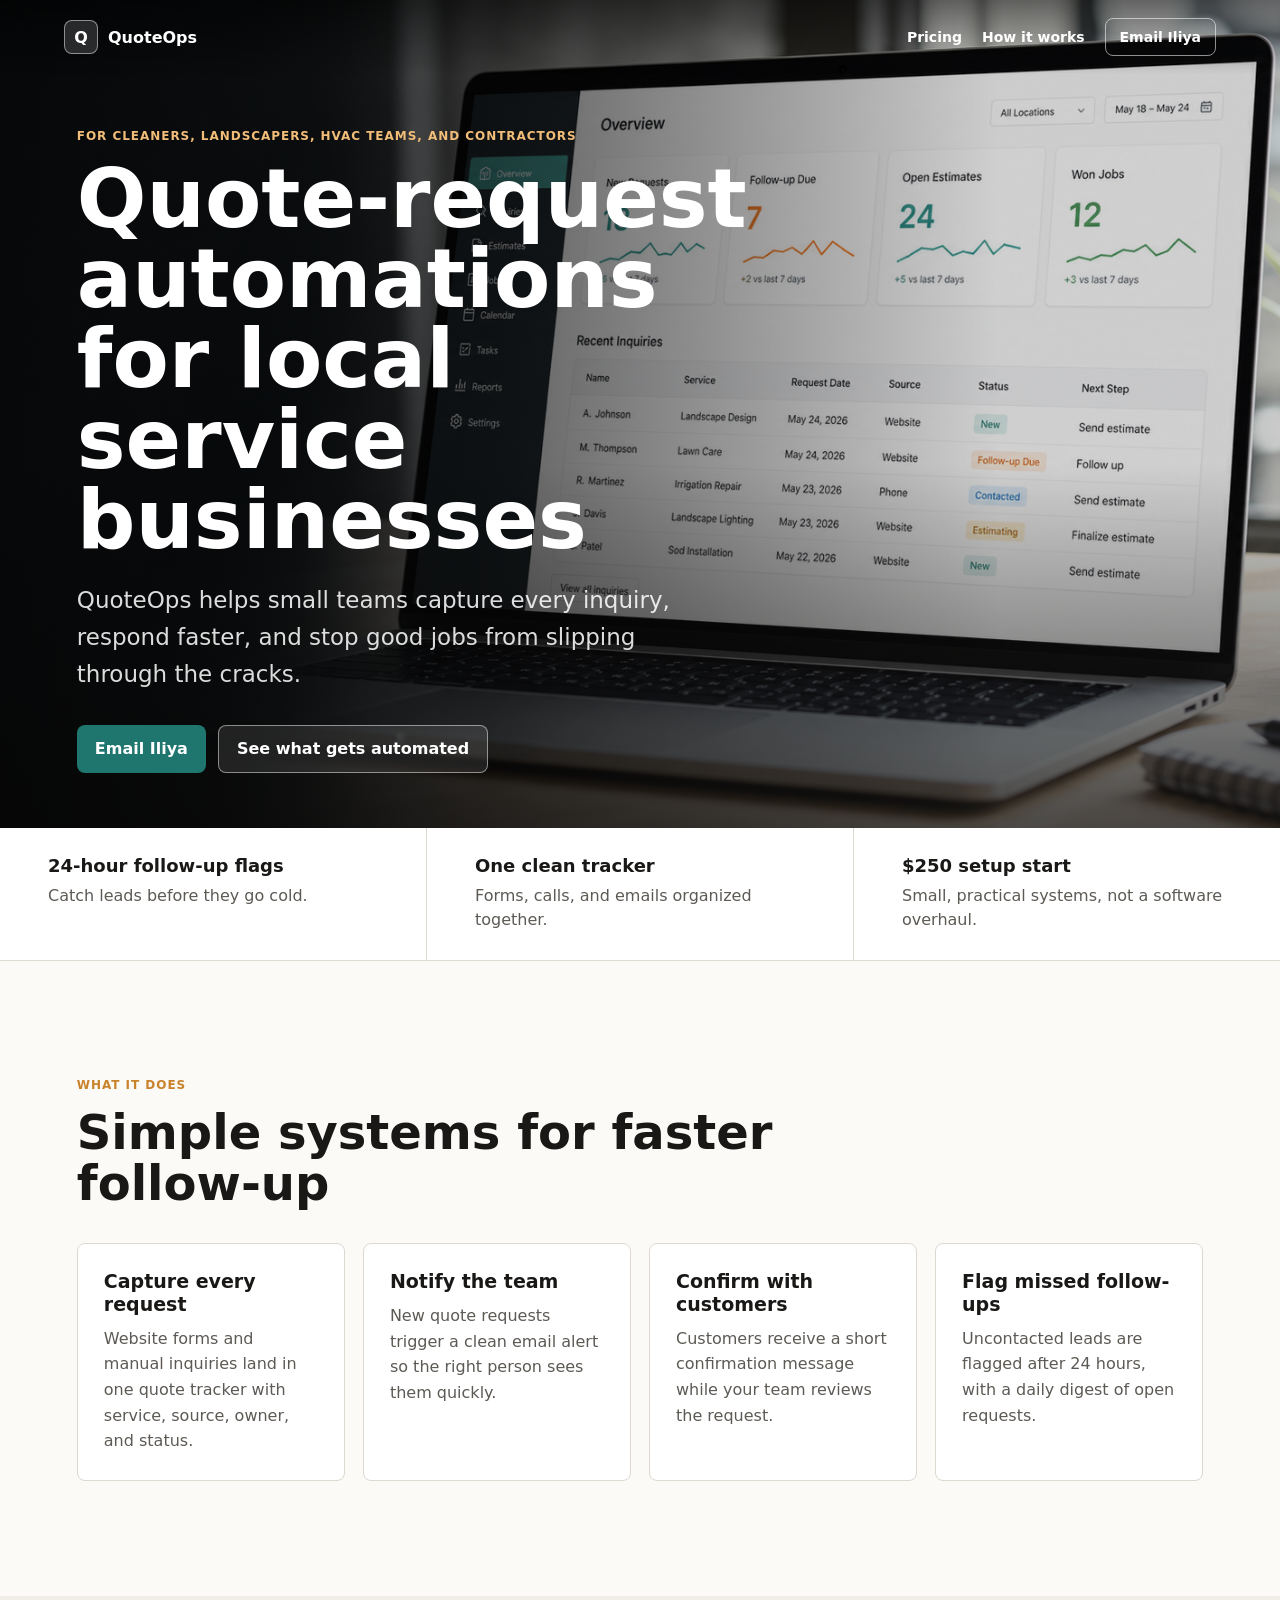
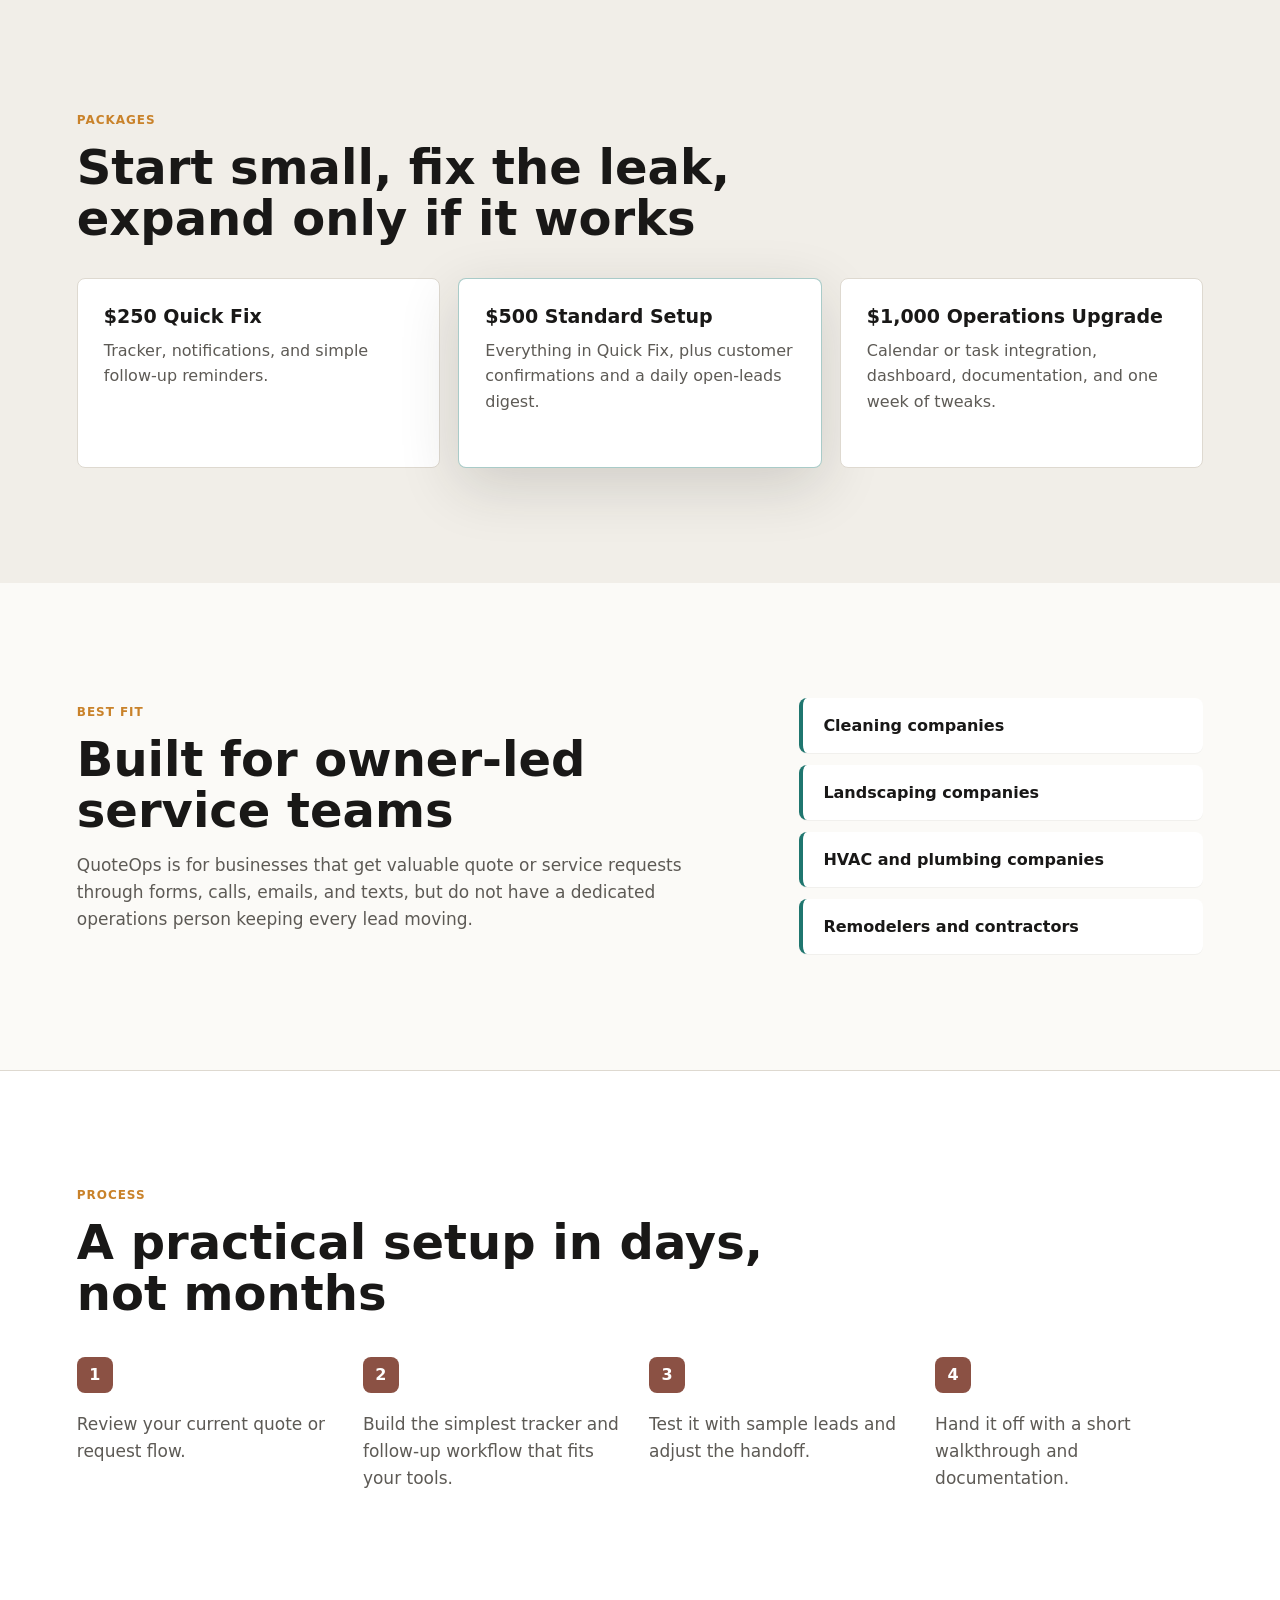
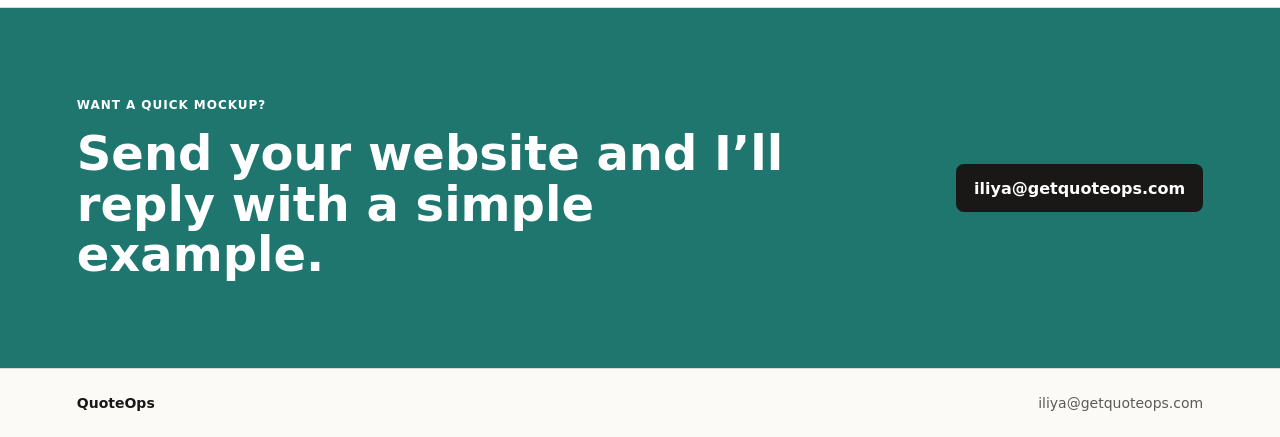
==== index.html @ 2fe34ef2 "Add files via upload" ====
<!doctype html>
<html lang="en">
  <head>
    <meta charset="utf-8">
    <meta name="viewport" content="width=device-width, initial-scale=1">
    <title>QuoteOps | Quote-request automations for local service businesses</title>
    <meta
      name="description"
      content="QuoteOps helps local service businesses capture quote requests, follow up faster, and stop good jobs from slipping through the cracks."
    >
    <meta property="og:title" content="QuoteOps">
    <meta
      property="og:description"
      content="Fast quote-request and follow-up automations for cleaners, landscapers, HVAC companies, and contractors."
    >
    <meta property="og:type" content="website">
    <meta property="og:url" content="https://getquoteops.com">
    <link rel="stylesheet" href="styles.css">
  </head>
  <body>
    <header class="site-header" aria-label="QuoteOps">
      <a class="brand" href="#top" aria-label="QuoteOps home">
        <span class="brand-mark" aria-hidden="true">Q</span>
        <span>QuoteOps</span>
      </a>
      <nav aria-label="Main navigation">
        <a href="#packages">Pricing</a>
        <a href="#workflow">How it works</a>
        <a class="nav-cta" href="mailto:iliya@getquoteops.com?subject=QuoteOps%20setup">Email Iliya</a>
      </nav>
    </header>

    <main id="top">
      <section class="hero" aria-label="QuoteOps overview">
        <img
          class="hero-image"
          src="assets/quoteops-dashboard-hero.png"
          alt="A clean quote-request tracking dashboard with follow-up status cards"
        >
        <div class="hero-overlay" aria-hidden="true"></div>
        <div class="hero-content">
          <p class="eyebrow">For cleaners, landscapers, HVAC teams, and contractors</p>
          <h1>Quote-request automations for local service businesses</h1>
          <p class="hero-copy">
            QuoteOps helps small teams capture every inquiry, respond faster, and stop good jobs
            from slipping through the cracks.
          </p>
          <div class="hero-actions">
            <a class="button primary" href="mailto:iliya@getquoteops.com?subject=QuoteOps%20setup">Email Iliya</a>
            <a class="button secondary" href="#workflow">See what gets automated</a>
          </div>
        </div>
      </section>

      <section class="proof-strip" aria-label="Core outcomes">
        <div>
          <strong>24-hour follow-up flags</strong>
          <span>Catch leads before they go cold.</span>
        </div>
        <div>
          <strong>One clean tracker</strong>
          <span>Forms, calls, and emails organized together.</span>
        </div>
        <div>
          <strong>$250 setup start</strong>
          <span>Small, practical systems, not a software overhaul.</span>
        </div>
      </section>

      <section class="section" id="workflow">
        <div class="section-heading">
          <p class="eyebrow">What it does</p>
          <h2>Simple systems for faster follow-up</h2>
        </div>
        <div class="feature-grid">
          <article>
            <h3>Capture every request</h3>
            <p>Website forms and manual inquiries land in one quote tracker with service, source, owner, and status.</p>
          </article>
          <article>
            <h3>Notify the team</h3>
            <p>New quote requests trigger a clean email alert so the right person sees them quickly.</p>
          </article>
          <article>
            <h3>Confirm with customers</h3>
            <p>Customers receive a short confirmation message while your team reviews the request.</p>
          </article>
          <article>
            <h3>Flag missed follow-ups</h3>
            <p>Uncontacted leads are flagged after 24 hours, with a daily digest of open requests.</p>
          </article>
        </div>
      </section>

      <section class="section muted" id="packages">
        <div class="section-heading">
          <p class="eyebrow">Packages</p>
          <h2>Start small, fix the leak, expand only if it works</h2>
        </div>
        <div class="pricing-grid">
          <article class="price-card">
            <h3>$250 Quick Fix</h3>
            <p>Tracker, notifications, and simple follow-up reminders.</p>
          </article>
          <article class="price-card featured">
            <h3>$500 Standard Setup</h3>
            <p>Everything in Quick Fix, plus customer confirmations and a daily open-leads digest.</p>
          </article>
          <article class="price-card">
            <h3>$1,000 Operations Upgrade</h3>
            <p>Calendar or task integration, dashboard, documentation, and one week of tweaks.</p>
          </article>
        </div>
      </section>

      <section class="section">
        <div class="split">
          <div>
            <p class="eyebrow">Best fit</p>
            <h2>Built for owner-led service teams</h2>
            <p>
              QuoteOps is for businesses that get valuable quote or service requests through forms,
              calls, emails, and texts, but do not have a dedicated operations person keeping every
              lead moving.
            </p>
          </div>
          <ul class="fit-list" aria-label="Business types">
            <li>Cleaning companies</li>
            <li>Landscaping companies</li>
            <li>HVAC and plumbing companies</li>
            <li>Remodelers and contractors</li>
          </ul>
        </div>
      </section>

      <section class="section process">
        <div class="section-heading">
          <p class="eyebrow">Process</p>
          <h2>A practical setup in days, not months</h2>
        </div>
        <ol class="steps">
          <li>
            <span>1</span>
            <p>Review your current quote or request flow.</p>
          </li>
          <li>
            <span>2</span>
            <p>Build the simplest tracker and follow-up workflow that fits your tools.</p>
          </li>
          <li>
            <span>3</span>
            <p>Test it with sample leads and adjust the handoff.</p>
          </li>
          <li>
            <span>4</span>
            <p>Hand it off with a short walkthrough and documentation.</p>
          </li>
        </ol>
      </section>

      <section class="contact-band" aria-label="Contact QuoteOps">
        <div>
          <p class="eyebrow">Want a quick mockup?</p>
          <h2>Send your website and I’ll reply with a simple example.</h2>
        </div>
        <a class="button primary dark" href="mailto:iliya@getquoteops.com?subject=QuoteOps%20mockup">iliya@getquoteops.com</a>
      </section>
    </main>

    <footer class="footer">
      <span>QuoteOps</span>
      <a href="mailto:iliya@getquoteops.com">iliya@getquoteops.com</a>
    </footer>
  </body>
</html>
---- styles.css ----
:root {
  --ink: #191817;
  --muted-ink: #5d5a55;
  --paper: #fbfaf7;
  --panel: #ffffff;
  --line: #ded9d0;
  --teal: #1f766f;
  --teal-dark: #14524d;
  --amber: #c9822a;
  --clay: #8b5144;
  --shadow: 0 18px 60px rgba(38, 35, 31, 0.16);
}

* {
  box-sizing: border-box;
}

html {
  scroll-behavior: smooth;
}

body {
  margin: 0;
  color: var(--ink);
  background: var(--paper);
  font-family:
    Inter, ui-sans-serif, system-ui, -apple-system, BlinkMacSystemFont, "Segoe UI",
    sans-serif;
}

a {
  color: inherit;
  text-decoration: none;
}

.site-header {
  position: fixed;
  inset: 0 0 auto;
  z-index: 10;
  display: flex;
  align-items: center;
  justify-content: space-between;
  gap: 24px;
  padding: 18px clamp(20px, 5vw, 64px);
  color: #fff;
  background: linear-gradient(rgba(0, 0, 0, 0.52), rgba(0, 0, 0, 0));
}

.brand {
  display: inline-flex;
  align-items: center;
  gap: 10px;
  font-weight: 750;
}

.brand-mark {
  display: inline-flex;
  align-items: center;
  justify-content: center;
  width: 34px;
  height: 34px;
  border: 1px solid rgba(255, 255, 255, 0.48);
  background: rgba(255, 255, 255, 0.14);
  border-radius: 8px;
  font-weight: 800;
}

nav {
  display: flex;
  align-items: center;
  gap: 20px;
  font-size: 14px;
  font-weight: 650;
}

.nav-cta {
  padding: 10px 14px;
  border: 1px solid rgba(255, 255, 255, 0.55);
  border-radius: 8px;
}

.hero {
  position: relative;
  display: grid;
  min-height: 92vh;
  overflow: hidden;
  color: #fff;
  place-items: center start;
}

.hero-image {
  position: absolute;
  inset: 0;
  width: 100%;
  height: 100%;
  object-fit: cover;
}

.hero-overlay {
  position: absolute;
  inset: 0;
  background:
    linear-gradient(90deg, rgba(0, 0, 0, 0.78) 0%, rgba(0, 0, 0, 0.58) 38%, rgba(0, 0, 0, 0.12) 78%),
    linear-gradient(0deg, rgba(25, 24, 23, 0.72), rgba(25, 24, 23, 0.08) 44%);
}

.hero-content {
  position: relative;
  width: min(760px, calc(100% - 40px));
  margin-left: clamp(20px, 6vw, 88px);
  padding-top: 72px;
}

.eyebrow {
  margin: 0 0 12px;
  color: var(--amber);
  font-size: 12px;
  font-weight: 800;
  letter-spacing: 0.08em;
  text-transform: uppercase;
}

.hero .eyebrow {
  color: #f2bd78;
}

h1,
h2,
h3,
p {
  margin-top: 0;
}

h1 {
  max-width: 720px;
  margin-bottom: 22px;
  font-size: clamp(46px, 7vw, 82px);
  line-height: 0.98;
  letter-spacing: 0;
}

h2 {
  max-width: 760px;
  margin-bottom: 16px;
  font-size: clamp(30px, 4vw, 48px);
  line-height: 1.06;
  letter-spacing: 0;
}

h3 {
  margin-bottom: 10px;
  font-size: 19px;
  line-height: 1.2;
}

p {
  color: var(--muted-ink);
  font-size: 17px;
  line-height: 1.6;
}

.hero-copy {
  max-width: 620px;
  color: rgba(255, 255, 255, 0.86);
  font-size: clamp(18px, 2vw, 23px);
}

.hero-actions {
  display: flex;
  flex-wrap: wrap;
  gap: 12px;
  margin-top: 32px;
}

.button {
  display: inline-flex;
  align-items: center;
  justify-content: center;
  min-height: 48px;
  padding: 0 18px;
  border-radius: 8px;
  font-weight: 760;
}

.button.primary {
  color: #fff;
  background: var(--teal);
}

.button.primary:hover {
  background: var(--teal-dark);
}

.button.secondary {
  color: #fff;
  border: 1px solid rgba(255, 255, 255, 0.48);
  background: rgba(255, 255, 255, 0.1);
}

.button.dark {
  background: var(--ink);
}

.proof-strip {
  display: grid;
  grid-template-columns: repeat(3, 1fr);
  gap: 1px;
  margin-top: -1px;
  border-bottom: 1px solid var(--line);
  background: var(--line);
}

.proof-strip div {
  min-height: 124px;
  padding: 28px clamp(20px, 4vw, 48px);
  background: var(--panel);
}

.proof-strip strong,
.proof-strip span {
  display: block;
}

.proof-strip strong {
  margin-bottom: 8px;
  font-size: 18px;
}

.proof-strip span {
  color: var(--muted-ink);
  line-height: 1.5;
}

.section {
  padding: clamp(72px, 9vw, 120px) clamp(20px, 6vw, 88px);
}

.section-heading {
  margin-bottom: 34px;
}

.section-heading h2 {
  margin-bottom: 0;
}

.feature-grid,
.pricing-grid {
  display: grid;
  grid-template-columns: repeat(4, minmax(0, 1fr));
  gap: 18px;
}

.feature-grid article,
.price-card {
  min-height: 220px;
  padding: 26px;
  border: 1px solid var(--line);
  background: var(--panel);
  border-radius: 8px;
  box-shadow: 0 1px 0 rgba(255, 255, 255, 0.8) inset;
}

.feature-grid p,
.price-card p {
  margin-bottom: 0;
  font-size: 16px;
}

.muted {
  background: #f1eee8;
}

.pricing-grid {
  grid-template-columns: repeat(3, minmax(0, 1fr));
}

.price-card {
  min-height: 190px;
}

.price-card.featured {
  border-color: rgba(31, 118, 111, 0.38);
  box-shadow: var(--shadow);
}

.split {
  display: grid;
  grid-template-columns: minmax(0, 1.1fr) minmax(280px, 0.7fr);
  gap: clamp(32px, 7vw, 88px);
  align-items: center;
}

.split p {
  max-width: 760px;
}

.fit-list {
  display: grid;
  gap: 12px;
  padding: 0;
  margin: 0;
  list-style: none;
}

.fit-list li {
  padding: 18px 20px;
  border-left: 4px solid var(--teal);
  background: var(--panel);
  border-radius: 8px;
  box-shadow: 0 1px 0 rgba(0, 0, 0, 0.04);
  font-weight: 700;
}

.process {
  border-top: 1px solid var(--line);
  border-bottom: 1px solid var(--line);
  background: #fff;
}

.steps {
  display: grid;
  grid-template-columns: repeat(4, minmax(0, 1fr));
  gap: 18px;
  padding: 0;
  margin: 0;
  list-style: none;
}

.steps li {
  padding-top: 4px;
}

.steps span {
  display: inline-flex;
  align-items: center;
  justify-content: center;
  width: 36px;
  height: 36px;
  margin-bottom: 18px;
  color: #fff;
  background: var(--clay);
  border-radius: 8px;
  font-weight: 800;
}

.steps p {
  margin-bottom: 0;
}

.contact-band {
  display: flex;
  justify-content: space-between;
  gap: 32px;
  align-items: center;
  padding: clamp(54px, 8vw, 88px) clamp(20px, 6vw, 88px);
  color: #fff;
  background: var(--teal);
}

.contact-band .eyebrow,
.contact-band p,
.contact-band h2 {
  color: #fff;
}

.contact-band h2 {
  max-width: 780px;
  margin-bottom: 0;
}

.footer {
  display: flex;
  justify-content: space-between;
  gap: 18px;
  padding: 26px clamp(20px, 6vw, 88px);
  border-top: 1px solid var(--line);
  color: var(--muted-ink);
  font-size: 14px;
}

.footer span {
  color: var(--ink);
  font-weight: 800;
}

@media (max-width: 920px) {
  .site-header {
    position: absolute;
  }

  nav a:not(.nav-cta) {
    display: none;
  }

  .hero {
    min-height: 86vh;
  }

  .hero-overlay {
    background:
      linear-gradient(90deg, rgba(0, 0, 0, 0.82), rgba(0, 0, 0, 0.42)),
      linear-gradient(0deg, rgba(25, 24, 23, 0.78), rgba(25, 24, 23, 0.18));
  }

  .proof-strip,
  .feature-grid,
  .pricing-grid,
  .split,
  .steps,
  .contact-band {
    grid-template-columns: 1fr;
  }

  .proof-strip {
    display: grid;
  }

  .contact-band {
    display: grid;
  }
}

@media (max-width: 620px) {
  .site-header {
    padding: 16px 18px;
  }

  .brand span:last-child {
    display: none;
  }

  .nav-cta {
    padding: 9px 12px;
  }

  .hero-content {
    width: calc(100% - 36px);
    margin-left: 18px;
    padding-top: 84px;
  }

  h1 {
    font-size: 43px;
  }

  .button {
    width: 100%;
  }

  .section {
    padding-right: 18px;
    padding-left: 18px;
  }

  .footer {
    display: grid;
  }
}
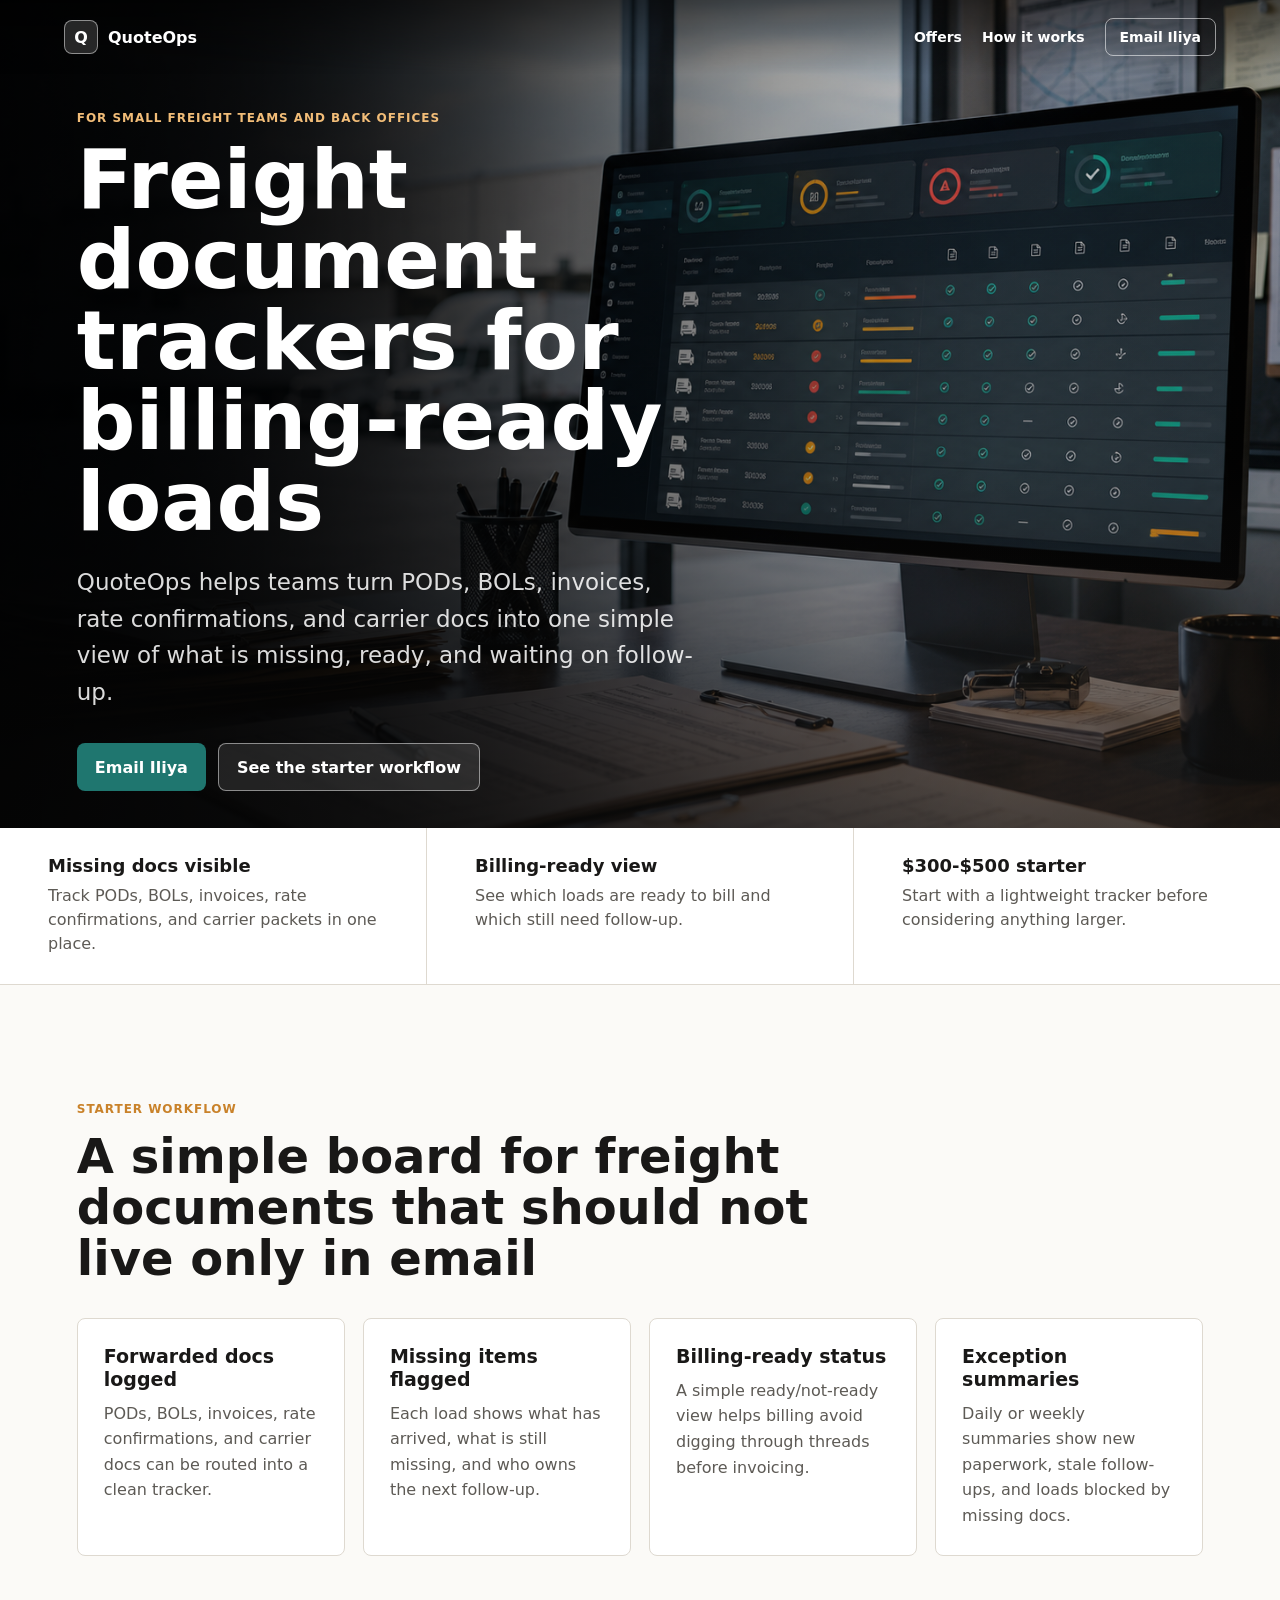
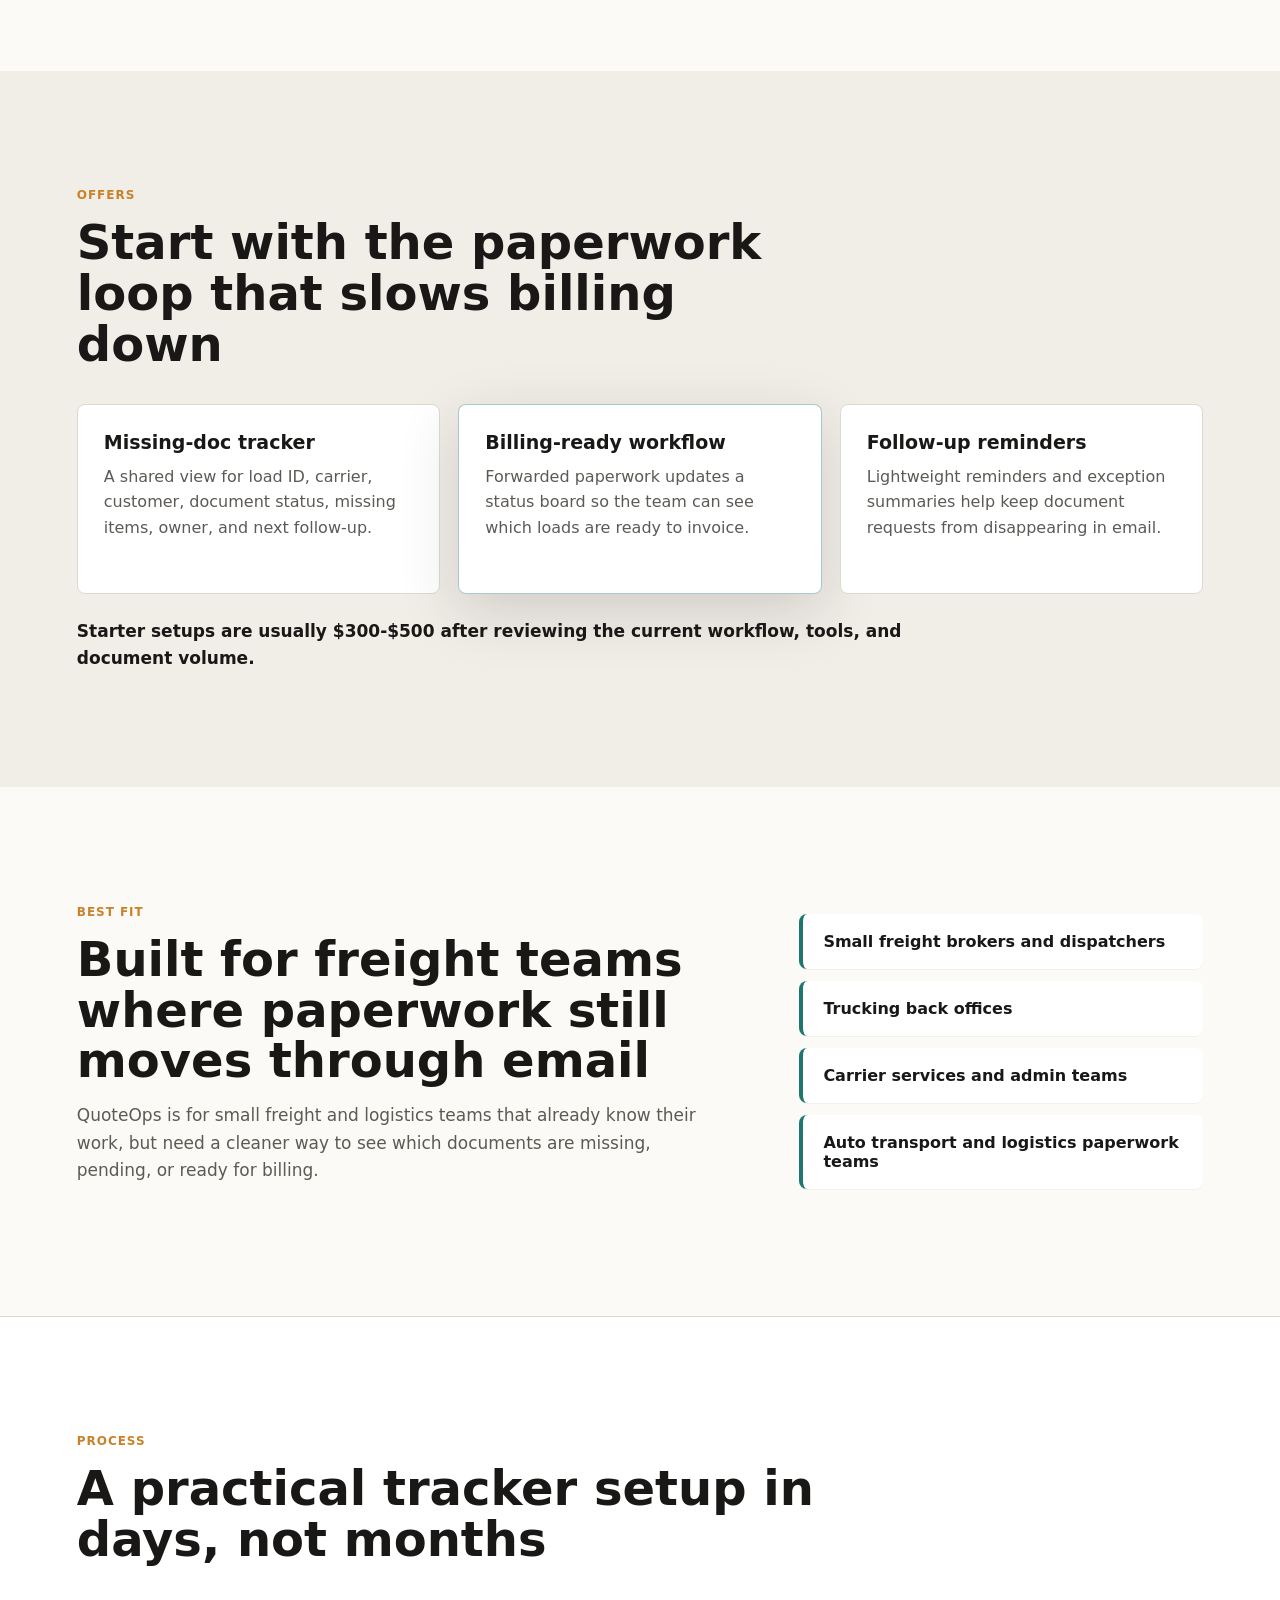
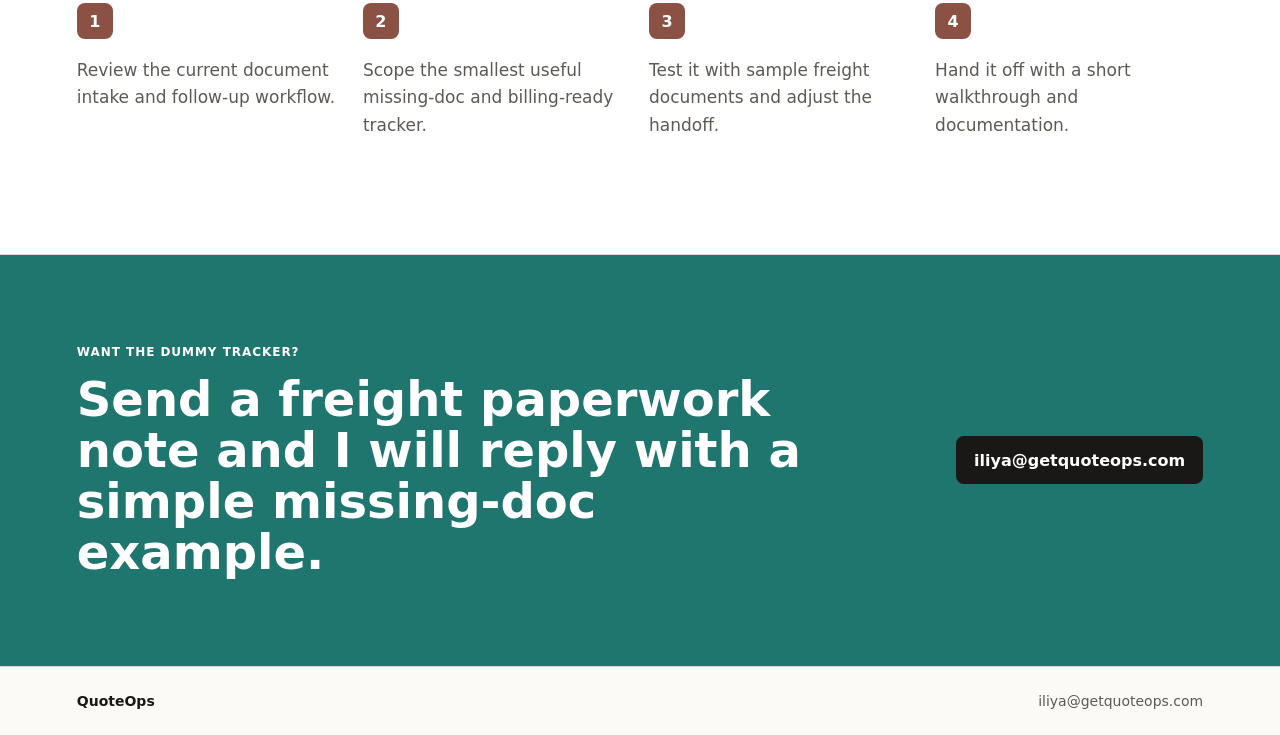
==== commit 28e1819e: "Pivot landing page to freight tracker offer" ====
--- a/index.html
+++ b/index.html
@@ -3,15 +3,15 @@
   <head>
     <meta charset="utf-8">
     <meta name="viewport" content="width=device-width, initial-scale=1">
-    <title>QuoteOps | Quote-request automations for local service businesses</title>
+    <title>QuoteOps | Freight document trackers for billing-ready loads</title>
     <meta
       name="description"
-      content="QuoteOps helps local service businesses capture quote requests, follow up faster, and stop good jobs from slipping through the cracks."
+      content="QuoteOps builds lightweight missing-doc and billing-ready trackers for small freight teams that manage PODs, BOLs, invoices, and rate confirmations through email."
     >
     <meta property="og:title" content="QuoteOps">
     <meta
       property="og:description"
-      content="Fast quote-request and follow-up automations for cleaners, landscapers, HVAC companies, and contractors."
+      content="Missing-doc trackers and billing-ready views for small freight back offices."
     >
     <meta property="og:type" content="website">
     <meta property="og:url" content="https://getquoteops.com">
@@ -24,9 +24,9 @@
         <span>QuoteOps</span>
       </a>
       <nav aria-label="Main navigation">
-        <a href="#packages">Pricing</a>
+        <a href="#offers">Offers</a>
         <a href="#workflow">How it works</a>
-        <a class="nav-cta" href="mailto:iliya@getquoteops.com?subject=QuoteOps%20setup">Email Iliya</a>
+        <a class="nav-cta" href="mailto:iliya@getquoteops.com?subject=Freight%20tracker%20example">Email Iliya</a>
       </nav>
     </header>
 
@@ -34,101 +34,101 @@
       <section class="hero" aria-label="QuoteOps overview">
         <img
           class="hero-image"
-          src="assets/quoteops-dashboard-hero.png"
-          alt="A clean quote-request tracking dashboard with follow-up status cards"
+          src="assets/quoteops-freight-dashboard-hero.png"
+          alt="A clean freight document tracking dashboard with follow-up and billing-ready status cards"
         >
         <div class="hero-overlay" aria-hidden="true"></div>
         <div class="hero-content">
-          <p class="eyebrow">For cleaners, landscapers, HVAC teams, and contractors</p>
-          <h1>Quote-request automations for local service businesses</h1>
+          <p class="eyebrow">For small freight teams and back offices</p>
+          <h1>Freight document trackers for billing-ready loads</h1>
           <p class="hero-copy">
-            QuoteOps helps small teams capture every inquiry, respond faster, and stop good jobs
-            from slipping through the cracks.
+            QuoteOps helps teams turn PODs, BOLs, invoices, rate confirmations, and carrier docs
+            into one simple view of what is missing, ready, and waiting on follow-up.
           </p>
           <div class="hero-actions">
-            <a class="button primary" href="mailto:iliya@getquoteops.com?subject=QuoteOps%20setup">Email Iliya</a>
-            <a class="button secondary" href="#workflow">See what gets automated</a>
+            <a class="button primary" href="mailto:iliya@getquoteops.com?subject=Freight%20tracker%20example">Email Iliya</a>
+            <a class="button secondary" href="#workflow">See the starter workflow</a>
           </div>
         </div>
       </section>
 
       <section class="proof-strip" aria-label="Core outcomes">
         <div>
-          <strong>24-hour follow-up flags</strong>
-          <span>Catch leads before they go cold.</span>
+          <strong>Missing docs visible</strong>
+          <span>Track PODs, BOLs, invoices, rate confirmations, and carrier packets in one place.</span>
         </div>
         <div>
-          <strong>One clean tracker</strong>
-          <span>Forms, calls, and emails organized together.</span>
+          <strong>Billing-ready view</strong>
+          <span>See which loads are ready to bill and which still need follow-up.</span>
         </div>
         <div>
-          <strong>$250 setup start</strong>
-          <span>Small, practical systems, not a software overhaul.</span>
+          <strong>$300-$500 starter</strong>
+          <span>Start with a lightweight tracker before considering anything larger.</span>
         </div>
       </section>
 
       <section class="section" id="workflow">
         <div class="section-heading">
-          <p class="eyebrow">What it does</p>
-          <h2>Simple systems for faster follow-up</h2>
+          <p class="eyebrow">Starter workflow</p>
+          <h2>A simple board for freight documents that should not live only in email</h2>
         </div>
         <div class="feature-grid">
           <article>
-            <h3>Capture every request</h3>
-            <p>Website forms and manual inquiries land in one quote tracker with service, source, owner, and status.</p>
+            <h3>Forwarded docs logged</h3>
+            <p>PODs, BOLs, invoices, rate confirmations, and carrier docs can be routed into a clean tracker.</p>
           </article>
           <article>
-            <h3>Notify the team</h3>
-            <p>New quote requests trigger a clean email alert so the right person sees them quickly.</p>
+            <h3>Missing items flagged</h3>
+            <p>Each load shows what has arrived, what is still missing, and who owns the next follow-up.</p>
           </article>
           <article>
-            <h3>Confirm with customers</h3>
-            <p>Customers receive a short confirmation message while your team reviews the request.</p>
+            <h3>Billing-ready status</h3>
+            <p>A simple ready/not-ready view helps billing avoid digging through threads before invoicing.</p>
           </article>
           <article>
-            <h3>Flag missed follow-ups</h3>
-            <p>Uncontacted leads are flagged after 24 hours, with a daily digest of open requests.</p>
+            <h3>Exception summaries</h3>
+            <p>Daily or weekly summaries show new paperwork, stale follow-ups, and loads blocked by missing docs.</p>
           </article>
         </div>
       </section>
 
-      <section class="section muted" id="packages">
+      <section class="section muted" id="offers">
         <div class="section-heading">
-          <p class="eyebrow">Packages</p>
-          <h2>Start small, fix the leak, expand only if it works</h2>
+          <p class="eyebrow">Offers</p>
+          <h2>Start with the paperwork loop that slows billing down</h2>
         </div>
-        <div class="pricing-grid">
-          <article class="price-card">
-            <h3>$250 Quick Fix</h3>
-            <p>Tracker, notifications, and simple follow-up reminders.</p>
+        <div class="offer-grid">
+          <article class="offer-card">
+            <h3>Missing-doc tracker</h3>
+            <p>A shared view for load ID, carrier, customer, document status, missing items, owner, and next follow-up.</p>
           </article>
-          <article class="price-card featured">
-            <h3>$500 Standard Setup</h3>
-            <p>Everything in Quick Fix, plus customer confirmations and a daily open-leads digest.</p>
+          <article class="offer-card featured">
+            <h3>Billing-ready workflow</h3>
+            <p>Forwarded paperwork updates a status board so the team can see which loads are ready to invoice.</p>
           </article>
-          <article class="price-card">
-            <h3>$1,000 Operations Upgrade</h3>
-            <p>Calendar or task integration, dashboard, documentation, and one week of tweaks.</p>
+          <article class="offer-card">
+            <h3>Follow-up reminders</h3>
+            <p>Lightweight reminders and exception summaries help keep document requests from disappearing in email.</p>
           </article>
         </div>
+        <p class="scope-note">Starter setups are usually $300-$500 after reviewing the current workflow, tools, and document volume.</p>
       </section>
 
       <section class="section">
         <div class="split">
           <div>
             <p class="eyebrow">Best fit</p>
-            <h2>Built for owner-led service teams</h2>
+            <h2>Built for freight teams where paperwork still moves through email</h2>
             <p>
-              QuoteOps is for businesses that get valuable quote or service requests through forms,
-              calls, emails, and texts, but do not have a dedicated operations person keeping every
-              lead moving.
+              QuoteOps is for small freight and logistics teams that already know their work, but
+              need a cleaner way to see which documents are missing, pending, or ready for billing.
             </p>
           </div>
           <ul class="fit-list" aria-label="Business types">
-            <li>Cleaning companies</li>
-            <li>Landscaping companies</li>
-            <li>HVAC and plumbing companies</li>
-            <li>Remodelers and contractors</li>
+            <li>Small freight brokers and dispatchers</li>
+            <li>Trucking back offices</li>
+            <li>Carrier services and admin teams</li>
+            <li>Auto transport and logistics paperwork teams</li>
           </ul>
         </div>
       </section>
@@ -136,20 +136,20 @@
       <section class="section process">
         <div class="section-heading">
           <p class="eyebrow">Process</p>
-          <h2>A practical setup in days, not months</h2>
+          <h2>A practical tracker setup in days, not months</h2>
         </div>
         <ol class="steps">
           <li>
             <span>1</span>
-            <p>Review your current quote or request flow.</p>
+            <p>Review the current document intake and follow-up workflow.</p>
           </li>
           <li>
             <span>2</span>
-            <p>Build the simplest tracker and follow-up workflow that fits your tools.</p>
+            <p>Scope the smallest useful missing-doc and billing-ready tracker.</p>
           </li>
           <li>
             <span>3</span>
-            <p>Test it with sample leads and adjust the handoff.</p>
+            <p>Test it with sample freight documents and adjust the handoff.</p>
           </li>
           <li>
             <span>4</span>
@@ -160,10 +160,10 @@
 
       <section class="contact-band" aria-label="Contact QuoteOps">
         <div>
-          <p class="eyebrow">Want a quick mockup?</p>
-          <h2>Send your website and I’ll reply with a simple example.</h2>
+          <p class="eyebrow">Want the dummy tracker?</p>
+          <h2>Send a freight paperwork note and I will reply with a simple missing-doc example.</h2>
         </div>
-        <a class="button primary dark" href="mailto:iliya@getquoteops.com?subject=QuoteOps%20mockup">iliya@getquoteops.com</a>
+        <a class="button primary dark" href="mailto:iliya@getquoteops.com?subject=Freight%20tracker%20example">iliya@getquoteops.com</a>
       </section>
     </main>
 
--- a/styles.css
+++ b/styles.css
@@ -244,14 +244,14 @@
 }
 
 .feature-grid,
-.pricing-grid {
+.offer-grid {
   display: grid;
   grid-template-columns: repeat(4, minmax(0, 1fr));
   gap: 18px;
 }
 
 .feature-grid article,
-.price-card {
+.offer-card {
   min-height: 220px;
   padding: 26px;
   border: 1px solid var(--line);
@@ -261,7 +261,7 @@
 }
 
 .feature-grid p,
-.price-card p {
+.offer-card p {
   margin-bottom: 0;
   font-size: 16px;
 }
@@ -270,17 +270,24 @@
   background: #f1eee8;
 }
 
-.pricing-grid {
+.offer-grid {
   grid-template-columns: repeat(3, minmax(0, 1fr));
 }
 
-.price-card {
+.offer-card {
   min-height: 190px;
 }
 
-.price-card.featured {
+.offer-card.featured {
   border-color: rgba(31, 118, 111, 0.38);
   box-shadow: var(--shadow);
+}
+
+.scope-note {
+  max-width: 840px;
+  margin: 24px 0 0;
+  color: var(--ink);
+  font-weight: 650;
 }
 
 .split {
@@ -404,7 +411,7 @@
 
   .proof-strip,
   .feature-grid,
-  .pricing-grid,
+  .offer-grid,
   .split,
   .steps,
   .contact-band {
